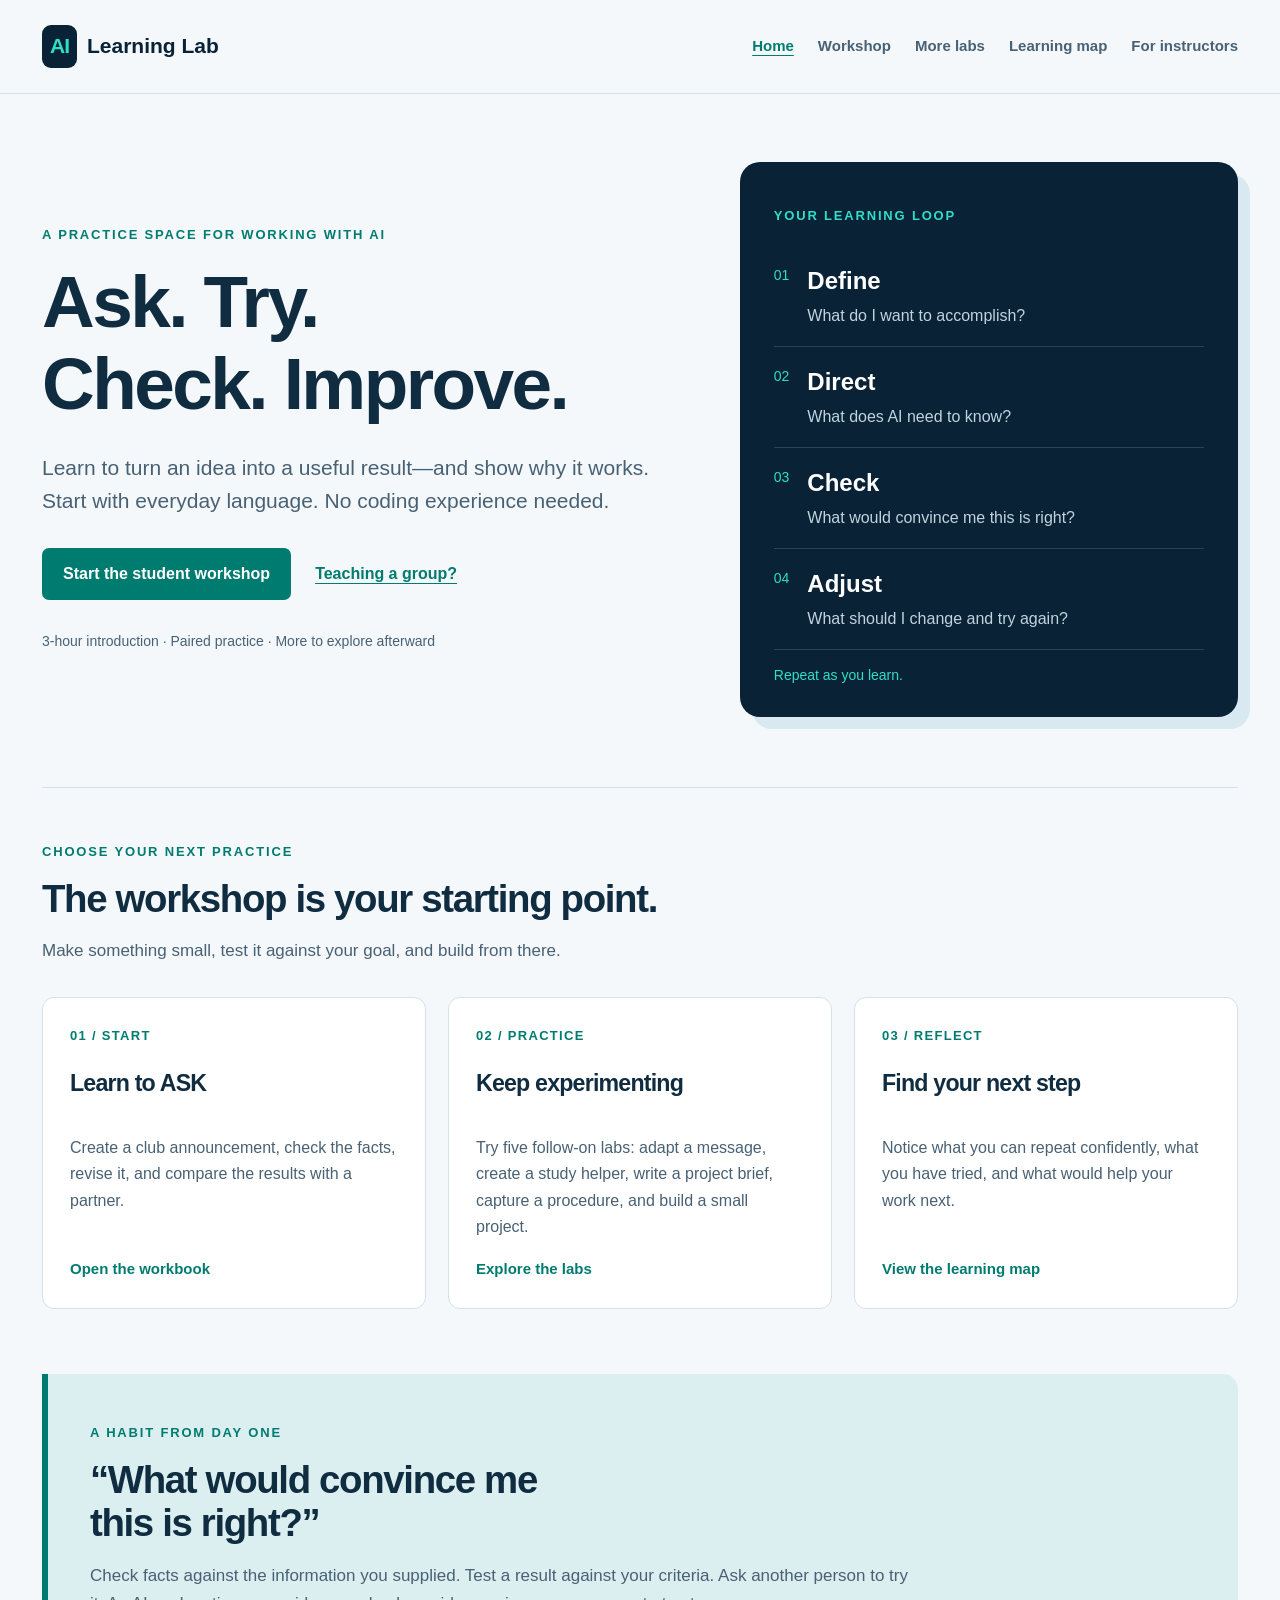
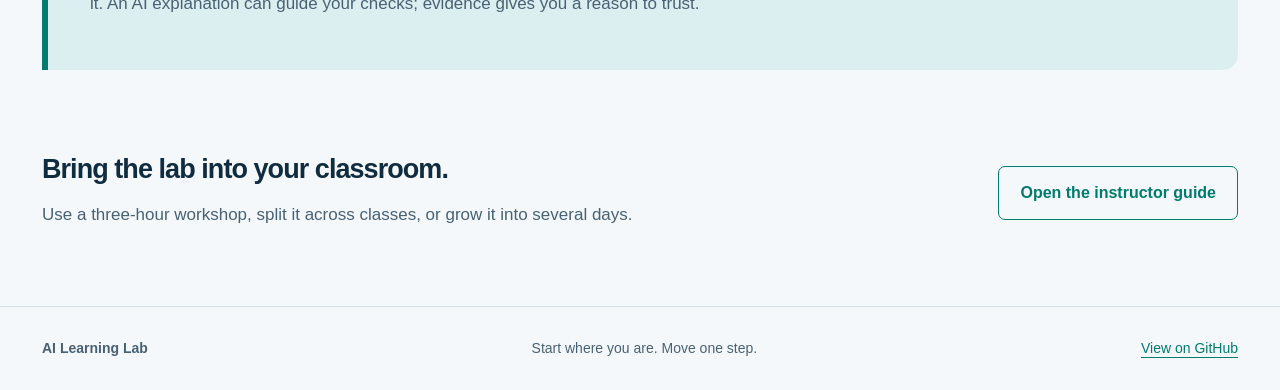
==== docs/index.html @ e2eda5bc "Build AI Learning Lab website with workshop, labs, and automatic Pages publishing" ====
<!doctype html>
<html lang="en"><head><meta charset="utf-8"><meta name="viewport" content="width=device-width,initial-scale=1">
<title>Learn to work with AI | AI Learning Lab</title><meta name="description" content="Student workshops and hands-on labs for learning to work with AI. Start at ASK and practice Define, Direct, Check, Adjust.">
<link rel="stylesheet" href="assets/site.css"><link rel="icon" href="assets/favicon.svg" type="image/svg+xml"></head>
<body><a class="skip" href="#main">Skip to content</a><header><a class="brand" href="index.html"><span class="mark" aria-hidden="true">AI</span>Learning Lab</a><nav aria-label="Main navigation"><a href="index.html" aria-current="page">Home</a><a href="workshop.html">Workshop</a><a href="labs.html">More labs</a><a href="progression.html">Learning map</a><a href="instructors.html">For instructors</a></nav></header>
<main id="main"><section class="opening"><div><p class="eyebrow">A PRACTICE SPACE FOR WORKING WITH AI</p><h1>Ask. Try.<br>Check. Improve.</h1><p class="lead">Learn to turn an idea into a useful result—and show why it works. Start with everyday language. No coding experience needed.</p><div class="actions"><a class="button" href="workshop.html">Start the student workshop</a><a class="text-link" href="instructors.html">Teaching a group?</a></div><p class="meta">3-hour introduction · Paired practice · More to explore afterward</p></div><div class="loop-panel"><p class="eyebrow">YOUR LEARNING LOOP</p><ol><li><span>01</span><div><strong>Define</strong><p>What do I want to accomplish?</p></div></li><li><span>02</span><div><strong>Direct</strong><p>What does AI need to know?</p></div></li><li><span>03</span><div><strong>Check</strong><p>What would convince me this is right?</p></div></li><li><span>04</span><div><strong>Adjust</strong><p>What should I change and try again?</p></div></li></ol><p class="loop-note">Repeat as you learn.</p></div></section>
<section class="route"><div class="section-heading"><p class="eyebrow">CHOOSE YOUR NEXT PRACTICE</p><h2>The workshop is your starting point.</h2><p>Make something small, test it against your goal, and build from there.</p></div><div class="cards"><a class="card" href="workshop.html"><span class="card-number">01 / START</span><h3>Learn to ASK</h3><p>Create a club announcement, check the facts, revise it, and compare the results with a partner.</p><span class="card-link">Open the workbook</span></a><a class="card" href="labs.html"><span class="card-number">02 / PRACTICE</span><h3>Keep experimenting</h3><p>Try five follow-on labs: adapt a message, create a study helper, write a project brief, capture a procedure, and build a small project.</p><span class="card-link">Explore the labs</span></a><a class="card" href="progression.html"><span class="card-number">03 / REFLECT</span><h3>Find your next step</h3><p>Notice what you can repeat confidently, what you have tried, and what would help your work next.</p><span class="card-link">View the learning map</span></a></div></section>
<section class="question"><p class="eyebrow">A HABIT FROM DAY ONE</p><h2>“What would convince me<br>this is right?”</h2><p>Check facts against the information you supplied. Test a result against your criteria. Ask another person to try it. An AI explanation can guide your checks; evidence gives you a reason to trust.</p></section>
<section class="instructor-strip"><div><h2>Bring the lab into your classroom.</h2><p>Use a three-hour workshop, split it across classes, or grow it into several days.</p></div><a class="button secondary" href="instructors.html">Open the instructor guide</a></section></main><footer><strong>AI Learning Lab</strong><span>Start where you are. Move one step.</span><a href="https://github.com/luminerdy/AILearningLab">View on GitHub</a></footer></body></html>
---- docs/assets/site.css ----
:root{--ink:#102c40;--navy:#092235;--teal:#007b70;--mint:#30dec7;--paper:#f4f8fb;--line:#d4e1e8;--muted:#486174}*{box-sizing:border-box}body{margin:0;background:var(--paper);color:var(--ink);font-family:Segoe UI,Arial,sans-serif;font-size:17px;line-height:1.65}a{color:var(--teal);text-underline-offset:4px}a:focus-visible,button:focus-visible,[tabindex]:focus-visible{outline:3px solid #d15f00;outline-offset:5px}header{max-width:1280px;margin:auto;padding:25px 42px;display:flex;justify-content:space-between;align-items:center;gap:24px;border-bottom:1px solid var(--line)}.brand{display:flex;align-items:center;gap:10px;color:var(--navy);font-size:21px;font-weight:750;text-decoration:none;white-space:nowrap}.mark{background:var(--navy);color:var(--mint);border-radius:9px;padding:4px 8px;letter-spacing:-1px}nav{display:flex;gap:24px;flex-wrap:wrap}nav a{color:var(--muted);text-decoration:none;font-size:15px;font-weight:650}nav a:hover,nav a[aria-current]{color:var(--teal);text-decoration:underline}main{max-width:1280px;margin:auto;padding:0 42px}h1,h2,h3{line-height:1.13;letter-spacing:-.035em}h1{font-size:clamp(2.8rem,5.7vw,5.2rem);margin:15px 0 25px;font-weight:750}h2{font-size:clamp(1.8rem,3vw,2.7rem);margin:14px 0}h3{font-size:1.45rem}.eyebrow{font-size:13px;letter-spacing:.14em;font-weight:750;color:var(--teal)}.lead{font-size:21px;line-height:1.6;max-width:660px;color:var(--muted)}.opening{display:grid;grid-template-columns:1.25fr 1fr;gap:75px;padding:68px 0 70px;align-items:center}.actions{display:flex;align-items:center;gap:24px;flex-wrap:wrap;margin:30px 0}.button{display:inline-block;background:var(--teal);color:white;text-decoration:none;padding:13px 21px;border-radius:7px;font-weight:700;font-size:16px}.button:hover{background:#005f58}.text-link{font-weight:650;font-size:16px}.meta{font-size:14px;color:var(--muted)}.loop-panel{background:var(--navy);color:white;border-radius:20px;padding:30px 34px;box-shadow:12px 12px 0 #d9e9f1}.loop-panel .eyebrow{color:var(--mint)}.loop-panel ol{list-style:none;padding:0;margin:20px 0 0}.loop-panel li{display:flex;align-items:flex-start;gap:18px;padding:15px 0;border-bottom:1px solid #284458}.loop-panel li>span{font-size:14px;color:var(--mint);padding-top:3px}.loop-panel strong{font-size:24px}.loop-panel li p{font-size:16px;color:#c0d3df;margin:2px 0}.loop-note{color:var(--mint);font-size:14px;margin-bottom:0}.route{padding:40px 0 65px;border-top:1px solid var(--line)}.section-heading p:not(.eyebrow){color:var(--muted)}.cards{display:grid;grid-template-columns:repeat(3,1fr);gap:22px;margin-top:32px}.card{display:flex;flex-direction:column;text-decoration:none;background:white;color:var(--ink);border:1px solid var(--line);border-radius:12px;padding:27px;transition:transform .15s}.card:hover{transform:translateY(-3px);border-color:var(--teal)}.card p{color:var(--muted);font-size:16px;flex:1}.card-number{color:var(--teal);font-size:13px;letter-spacing:.1em;font-weight:750}.card-link{color:var(--teal);font-weight:700;font-size:15px}.question{background:#dceff0;border-left:6px solid var(--teal);padding:35px 42px;margin:0 0 50px;border-radius:0 15px 15px 0}.question p:last-child{max-width:820px;color:var(--muted)}.instructor-strip{display:flex;align-items:center;justify-content:space-between;gap:30px;padding:20px 0 60px}.instructor-strip h2{font-size:27px}.instructor-strip p{color:var(--muted)}.secondary{background:transparent;border:1px solid var(--teal);color:var(--teal)}.secondary:hover{color:white}footer{max-width:1280px;margin:auto;padding:30px 42px;border-top:1px solid var(--line);display:flex;gap:28px;justify-content:space-between;font-size:14px;color:var(--muted)}.skip{position:absolute;left:20px;top:-80px;background:white;padding:12px;z-index:20}.skip:focus{top:10px}.page-intro{display:flex;justify-content:space-between;gap:20px;align-items:center;padding:35px 0 20px}.reading-layout{display:grid;grid-template-columns:235px minmax(0,1fr);gap:55px;padding-bottom:70px}.contents{font-size:14px;position:sticky;top:20px;align-self:start;max-height:90vh;overflow:auto}.contents h2{font-size:16px;letter-spacing:0}.contents ul{padding-left:17px}.contents li{margin-bottom:7px}.contents a{color:var(--muted);text-decoration:none}.contents a:hover{color:var(--teal);text-decoration:underline}.prose{max-width:870px;min-width:0}.prose h1{font-size:clamp(2rem,4vw,3.1rem);margin-top:0}.prose h2{font-size:27px;margin-top:40px;padding-top:15px;border-top:1px solid var(--line);scroll-margin-top:25px}.prose h3{font-size:21px;margin-top:30px;scroll-margin-top:25px}.prose p,.prose li{color:#29465a}.prose li{margin-bottom:8px}.prose blockquote{margin:25px 0;border-left:4px solid var(--teal);background:#e1eff1;padding:15px 24px}.prose code{overflow-wrap:anywhere;background:#e2eaf0;padding:2px 4px;font-size:.9em}.table-scroll{overflow:auto;margin:24px 0}table{border-collapse:collapse;min-width:560px;width:100%;font-size:15px;background:white}th,td{text-align:left;vertical-align:top;padding:12px 14px;border:1px solid var(--line)}th{background:#e3edf2;font-weight:700}.map-intro{padding:55px 0 20px}.stage-grid{list-style:none;padding:0;display:grid;grid-template-columns:repeat(3,1fr);gap:18px;margin:30px 0 55px}.stage-grid li{padding:24px;border-top:3px solid var(--teal);background:white;border-radius:0 0 10px 10px}.stage-grid h3{font-size:20px;letter-spacing:0}.stage-grid p{color:var(--muted)}.map-intro~.prose{padding-bottom:70px}@media(max-width:1000px){header{align-items:flex-start;flex-direction:column}.opening{gap:35px}.reading-layout{grid-template-columns:190px minmax(0,1fr);gap:30px}.cards{gap:15px}.card{padding:21px}}@media(max-width:720px){header,footer{padding:22px}main{padding:0 22px}nav{gap:12px 20px}.opening{grid-template-columns:1fr;padding:38px 0 45px;gap:25px}.loop-panel{padding:24px;box-shadow:6px 6px 0 #d9e9f1}.cards,.stage-grid{grid-template-columns:1fr}.question{padding:25px}.instructor-strip,footer{flex-direction:column;align-items:flex-start;gap:12px}.reading-layout{grid-template-columns:1fr}.contents{position:static;max-height:none;background:#e5eef3;padding:15px 20px;border-radius:10px}.contents .toc>ul{columns:2}.contents .toc ul ul{display:none}.page-intro{align-items:flex-start;flex-direction:column}.lead{font-size:19px}.stage-grid{gap:12px}}@media(prefers-reduced-motion:reduce){.card{transition:none}}@media print{header,footer,.contents,.page-intro,.skip{display:none}body{background:white;font-size:11pt}main{padding:0}.reading-layout{display:block}.prose{max-width:none}.prose h1{font-size:25pt}.table-scroll{overflow:visible}table{min-width:0;font-size:9pt}.card,.loop-panel,blockquote,table{break-inside:avoid}.opening{display:block}.loop-panel{box-shadow:none;color:var(--ink);background:#edf3f5}.loop-panel li p,.loop-panel .eyebrow,.loop-panel li>span,.loop-note{color:var(--ink)}.button{color:var(--ink);background:white;border:1px solid var(--ink)}}
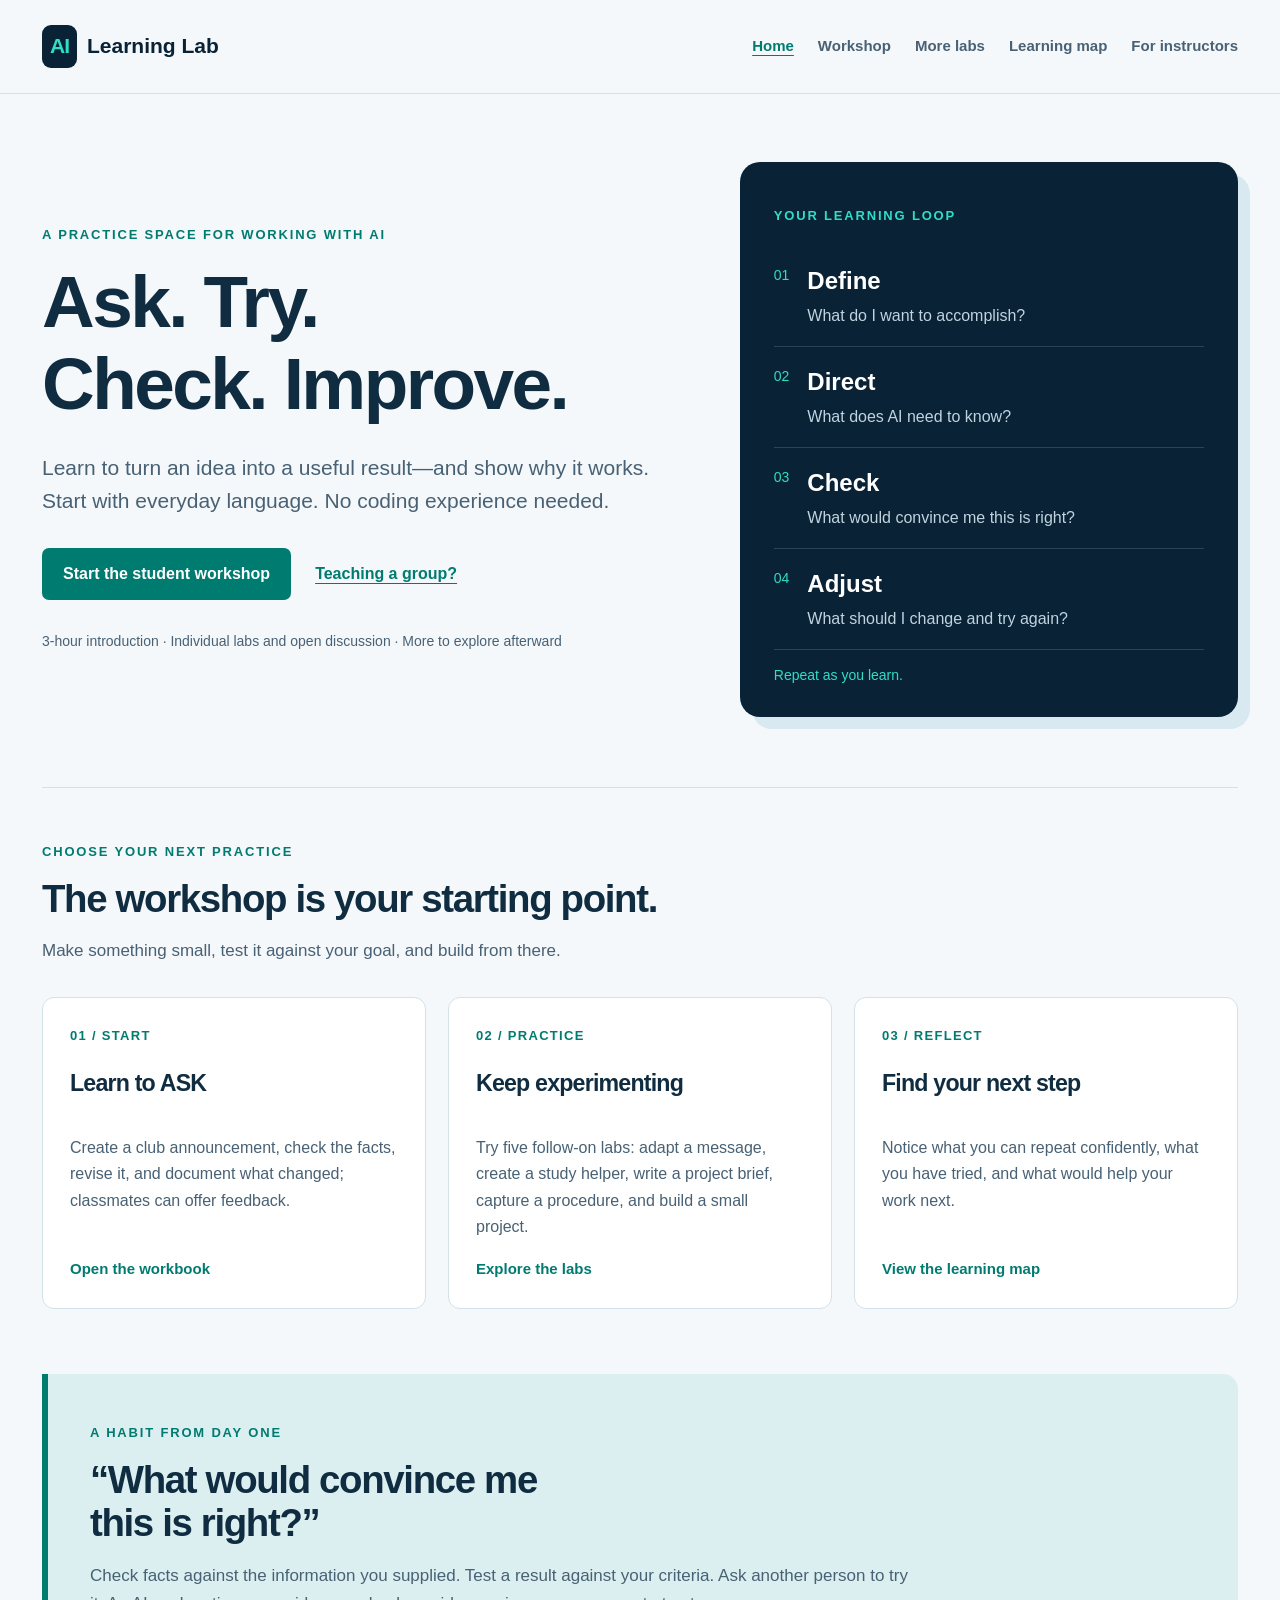
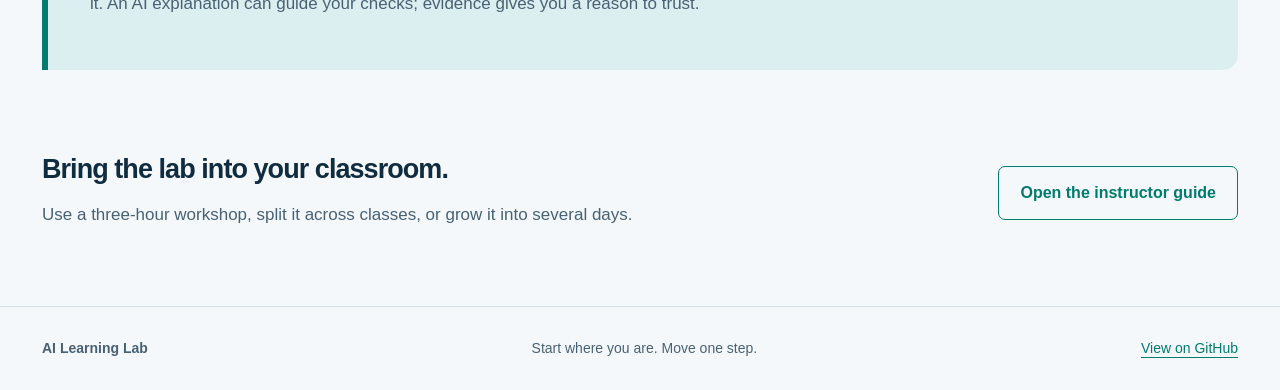
==== commit 25512f9e: "Make labs individual with open discussion and optional peer feedback" ====
--- a/docs/index.html
+++ b/docs/index.html
@@ -3,7 +3,7 @@
 <title>Learn to work with AI | AI Learning Lab</title><meta name="description" content="Student workshops and hands-on labs for learning to work with AI. Start at ASK and practice Define, Direct, Check, Adjust.">
 <link rel="stylesheet" href="assets/site.css"><link rel="icon" href="assets/favicon.svg" type="image/svg+xml"></head>
 <body><a class="skip" href="#main">Skip to content</a><header><a class="brand" href="index.html"><span class="mark" aria-hidden="true">AI</span>Learning Lab</a><nav aria-label="Main navigation"><a href="index.html" aria-current="page">Home</a><a href="workshop.html">Workshop</a><a href="labs.html">More labs</a><a href="progression.html">Learning map</a><a href="instructors.html">For instructors</a></nav></header>
-<main id="main"><section class="opening"><div><p class="eyebrow">A PRACTICE SPACE FOR WORKING WITH AI</p><h1>Ask. Try.<br>Check. Improve.</h1><p class="lead">Learn to turn an idea into a useful result—and show why it works. Start with everyday language. No coding experience needed.</p><div class="actions"><a class="button" href="workshop.html">Start the student workshop</a><a class="text-link" href="instructors.html">Teaching a group?</a></div><p class="meta">3-hour introduction · Paired practice · More to explore afterward</p></div><div class="loop-panel"><p class="eyebrow">YOUR LEARNING LOOP</p><ol><li><span>01</span><div><strong>Define</strong><p>What do I want to accomplish?</p></div></li><li><span>02</span><div><strong>Direct</strong><p>What does AI need to know?</p></div></li><li><span>03</span><div><strong>Check</strong><p>What would convince me this is right?</p></div></li><li><span>04</span><div><strong>Adjust</strong><p>What should I change and try again?</p></div></li></ol><p class="loop-note">Repeat as you learn.</p></div></section>
-<section class="route"><div class="section-heading"><p class="eyebrow">CHOOSE YOUR NEXT PRACTICE</p><h2>The workshop is your starting point.</h2><p>Make something small, test it against your goal, and build from there.</p></div><div class="cards"><a class="card" href="workshop.html"><span class="card-number">01 / START</span><h3>Learn to ASK</h3><p>Create a club announcement, check the facts, revise it, and compare the results with a partner.</p><span class="card-link">Open the workbook</span></a><a class="card" href="labs.html"><span class="card-number">02 / PRACTICE</span><h3>Keep experimenting</h3><p>Try five follow-on labs: adapt a message, create a study helper, write a project brief, capture a procedure, and build a small project.</p><span class="card-link">Explore the labs</span></a><a class="card" href="progression.html"><span class="card-number">03 / REFLECT</span><h3>Find your next step</h3><p>Notice what you can repeat confidently, what you have tried, and what would help your work next.</p><span class="card-link">View the learning map</span></a></div></section>
+<main id="main"><section class="opening"><div><p class="eyebrow">A PRACTICE SPACE FOR WORKING WITH AI</p><h1>Ask. Try.<br>Check. Improve.</h1><p class="lead">Learn to turn an idea into a useful result—and show why it works. Start with everyday language. No coding experience needed.</p><div class="actions"><a class="button" href="workshop.html">Start the student workshop</a><a class="text-link" href="instructors.html">Teaching a group?</a></div><p class="meta">3-hour introduction · Individual labs and open discussion · More to explore afterward</p></div><div class="loop-panel"><p class="eyebrow">YOUR LEARNING LOOP</p><ol><li><span>01</span><div><strong>Define</strong><p>What do I want to accomplish?</p></div></li><li><span>02</span><div><strong>Direct</strong><p>What does AI need to know?</p></div></li><li><span>03</span><div><strong>Check</strong><p>What would convince me this is right?</p></div></li><li><span>04</span><div><strong>Adjust</strong><p>What should I change and try again?</p></div></li></ol><p class="loop-note">Repeat as you learn.</p></div></section>
+<section class="route"><div class="section-heading"><p class="eyebrow">CHOOSE YOUR NEXT PRACTICE</p><h2>The workshop is your starting point.</h2><p>Make something small, test it against your goal, and build from there.</p></div><div class="cards"><a class="card" href="workshop.html"><span class="card-number">01 / START</span><h3>Learn to ASK</h3><p>Create a club announcement, check the facts, revise it, and document what changed; classmates can offer feedback.</p><span class="card-link">Open the workbook</span></a><a class="card" href="labs.html"><span class="card-number">02 / PRACTICE</span><h3>Keep experimenting</h3><p>Try five follow-on labs: adapt a message, create a study helper, write a project brief, capture a procedure, and build a small project.</p><span class="card-link">Explore the labs</span></a><a class="card" href="progression.html"><span class="card-number">03 / REFLECT</span><h3>Find your next step</h3><p>Notice what you can repeat confidently, what you have tried, and what would help your work next.</p><span class="card-link">View the learning map</span></a></div></section>
 <section class="question"><p class="eyebrow">A HABIT FROM DAY ONE</p><h2>“What would convince me<br>this is right?”</h2><p>Check facts against the information you supplied. Test a result against your criteria. Ask another person to try it. An AI explanation can guide your checks; evidence gives you a reason to trust.</p></section>
 <section class="instructor-strip"><div><h2>Bring the lab into your classroom.</h2><p>Use a three-hour workshop, split it across classes, or grow it into several days.</p></div><a class="button secondary" href="instructors.html">Open the instructor guide</a></section></main><footer><strong>AI Learning Lab</strong><span>Start where you are. Move one step.</span><a href="https://github.com/luminerdy/AILearningLab">View on GitHub</a></footer></body></html>
